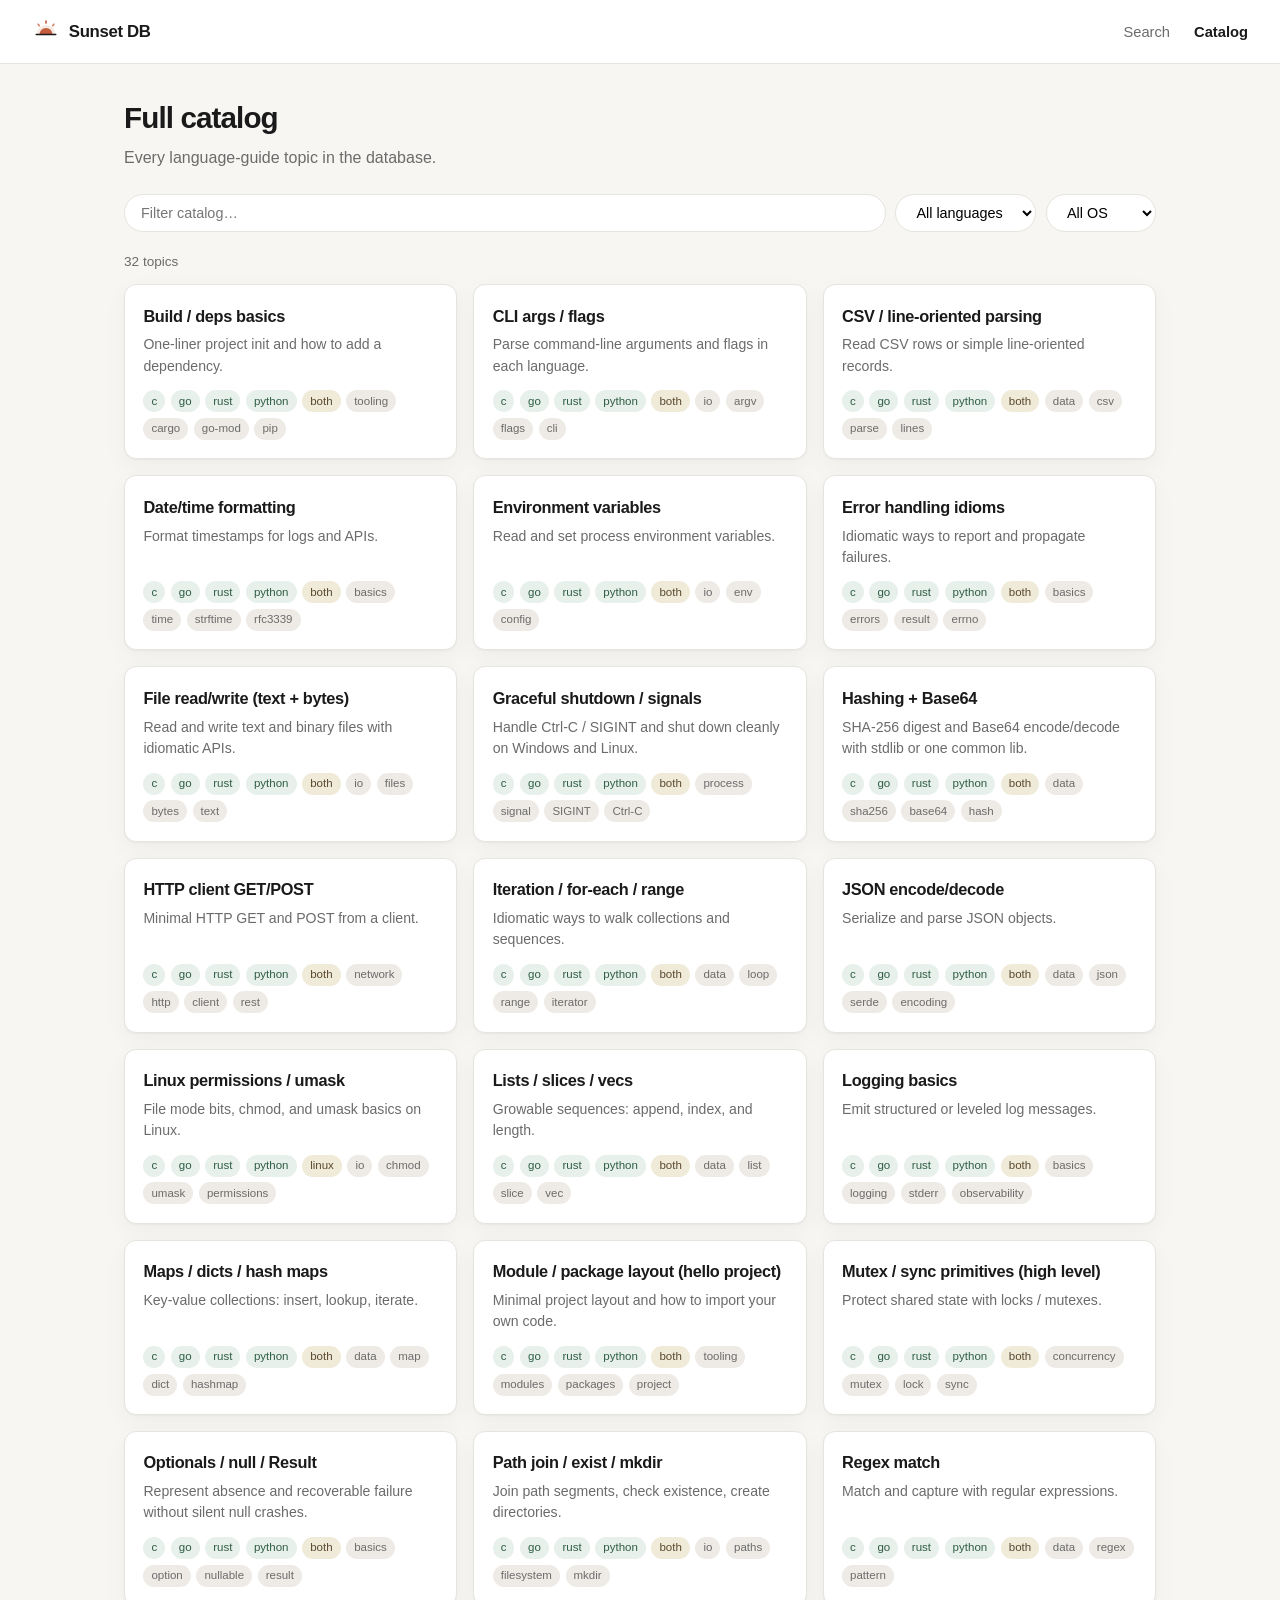
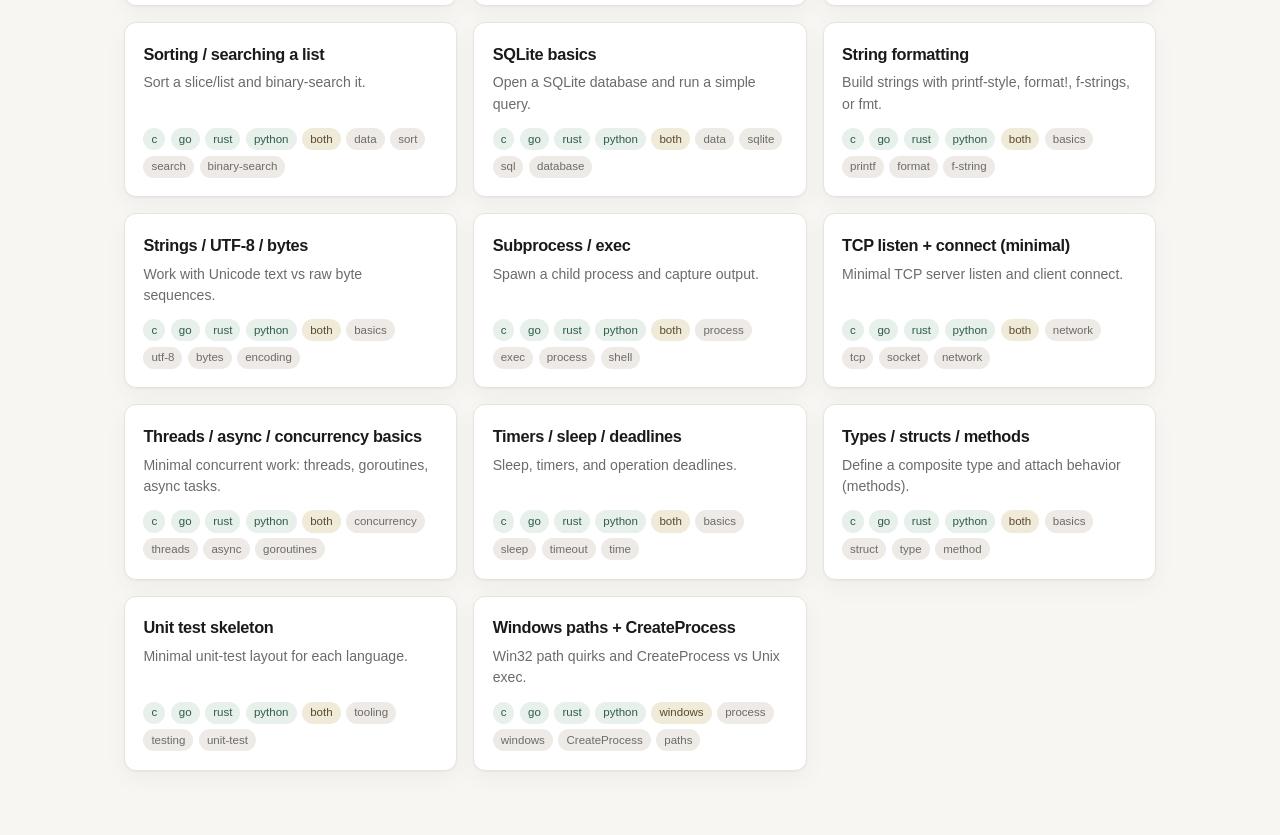
==== catalog.html @ 4646adef "Initial public Sunset DB: C/Go/Rust/Python quick-reference" ====
<!DOCTYPE html>
<html lang="en">
<head>
  <meta charset="UTF-8" />
  <meta name="viewport" content="width=device-width, initial-scale=1" />
  <title>Catalog — Sunset DB</title>
  <link rel="stylesheet" href="assets/style.css" />
</head>
<body>
  <nav class="topnav">
    <a class="brand" href="index.html"><img class="brand-mark" src="assets/logo-mark.svg" alt="" width="28" height="28" /><span>Sunset DB</span></a>
    <div class="nav-links">
      <a href="index.html">Search</a>
      <a class="active" href="catalog.html">Catalog</a>
    </div>
  </nav>
  <main class="page">
    <h1>Full catalog</h1>
    <p class="lead">Every language-guide topic in the database.</p>
    <div class="toolbar">
      <input id="q" type="search" placeholder="Filter catalog…" />
      <select id="lang" aria-label="Language"></select>
      <select id="os" aria-label="OS"></select>
    </div>
    <div id="count" class="count-line"></div>
    <div id="grid" class="grid"></div>
  </main>
  <script src="assets/app.js"></script>
  <script>
    (async () => {
      const { load, filter, fillSelect, collectMeta, chips, detailUrl } = SunsetDB;
      const q = document.getElementById("q");
      const lang = document.getElementById("lang");
      const os = document.getElementById("os");
      const grid = document.getElementById("grid");
      const count = document.getElementById("count");
      let all = [];
      try { all = await load(); } catch (e) {
        count.textContent = e.message; return;
      }
      const meta = collectMeta(all);
      fillSelect(lang, meta.langs, "All languages");
      fillSelect(os, meta.oses, "All OS");

      function render() {
        const items = filter(all, { q: q.value, lang: lang.value, os: os.value })
          .sort((a,b) => a.title.localeCompare(b.title));
        count.textContent = `${items.length} topics`;
        grid.innerHTML = "";
        items.forEach(t => {
          const a = document.createElement("a");
          a.className = "card";
          a.href = detailUrl(t.id);
          a.innerHTML = `<h2></h2><p></p><div class="chips"></div>`;
          a.querySelector("h2").textContent = t.title;
          a.querySelector("p").textContent = t.summary || "";
          chips(t, a.querySelector(".chips"));
          grid.appendChild(a);
        });
      }
      q.addEventListener("input", render);
      lang.addEventListener("change", render);
      os.addEventListener("change", render);
      render();
    })();
  </script>
</body>
</html>
---- assets/style.css ----
:root {
  --bg: #f7f6f3;
  --surface: #ffffff;
  --text: #1a1a1a;
  --muted: #6b6b6b;
  --line: #e6e4df;
  --accent: #1a1a1a;
  --accent-soft: #f0efeb;
  --sunset: #c45c3e;
  --sunset-soft: #f7ebe6;
  --chip: #eeebe6;
  --shadow: 0 1px 2px rgba(0,0,0,.04), 0 8px 24px rgba(0,0,0,.04);
  --radius: 12px;
  --font: "Segoe UI", "Helvetica Neue", Arial, sans-serif;
  --mono: Consolas, "Cascadia Code", ui-monospace, monospace;
}

* { box-sizing: border-box; }
html, body {
  margin: 0;
  padding: 0;
  background: var(--bg);
  color: var(--text);
  font-family: var(--font);
  line-height: 1.5;
  min-height: 100%;
}
a { color: inherit; text-decoration: none; }
a:hover { opacity: .75; }

.topnav {
  display: flex;
  align-items: center;
  justify-content: space-between;
  padding: 1.1rem 2rem;
  border-bottom: 1px solid var(--line);
  background: var(--surface);
}
.brand {
  display: inline-flex;
  align-items: center;
  gap: .55rem;
  font-weight: 600;
  letter-spacing: -0.02em;
  font-size: 1.05rem;
  color: var(--text);
}
.brand:hover { opacity: 1; }
.brand:hover span { color: var(--sunset); }
.brand-mark {
  display: block;
  width: 28px;
  height: 28px;
  flex-shrink: 0;
}
.nav-links { display: flex; gap: 1.5rem; font-size: .92rem; color: var(--muted); }
.nav-links a.active { color: var(--text); font-weight: 600; }

/* —— Search home (Google-like) —— */
.search-hero {
  min-height: calc(100vh - 70px);
  display: flex;
  flex-direction: column;
  align-items: center;
  padding: 12vh 1.25rem 3rem;
}
.search-hero .logo {
  margin-bottom: .35rem;
  line-height: 0;
}
.search-hero .logo-img {
  display: block;
  width: min(240px, 70vw);
  height: auto;
}
.search-hero .tagline {
  color: var(--muted);
  margin: 0 0 2rem;
  font-size: .98rem;
}
.search-box {
  width: min(640px, 100%);
  display: flex;
  align-items: center;
  gap: .5rem;
  background: var(--surface);
  border: 1px solid var(--line);
  border-radius: 999px;
  padding: .85rem 1.25rem;
  box-shadow: var(--shadow);
}
.search-box:focus-within { border-color: #e0b8a8; }
.search-box input {
  flex: 1;
  border: 0;
  outline: none;
  font-size: 1.05rem;
  background: transparent;
  font-family: inherit;
}
.search-filters {
  width: min(640px, 100%);
  display: flex;
  gap: .6rem;
  margin-top: .9rem;
  flex-wrap: wrap;
  justify-content: center;
}
.search-filters select {
  border: 1px solid var(--line);
  background: var(--surface);
  border-radius: 999px;
  padding: .4rem .85rem;
  font-size: .85rem;
  color: var(--muted);
  font-family: inherit;
}
.results {
  width: min(720px, 100%);
  margin-top: 1.75rem;
}
.result {
  display: block;
  background: var(--surface);
  border: 1px solid var(--line);
  border-radius: var(--radius);
  padding: 1rem 1.15rem;
  margin-bottom: .75rem;
  box-shadow: var(--shadow);
  transition: border-color .12s;
}
.result:hover { border-color: #c8c4bb; }
.result h2 {
  margin: 0 0 .25rem;
  font-size: 1.05rem;
  font-weight: 600;
  letter-spacing: -0.02em;
}
.result .urlish {
  color: #3c6e51;
  font-size: .78rem;
  margin-bottom: .35rem;
}
.result p {
  margin: 0;
  color: var(--muted);
  font-size: .9rem;
  display: -webkit-box;
  -webkit-line-clamp: 2;
  -webkit-box-orient: vertical;
  overflow: hidden;
}
.chips { display: flex; flex-wrap: wrap; gap: .35rem; margin-top: .55rem; }
.chip {
  background: var(--chip);
  color: var(--muted);
  font-size: .72rem;
  padding: .15rem .5rem;
  border-radius: 999px;
}
.chip.lang { color: #2f5d45; background: #e7f0ea; }
.empty-hint {
  text-align: center;
  color: var(--muted);
  margin-top: 2rem;
  font-size: .95rem;
}
.lab-note {
  margin-top: auto;
  padding-top: 3rem;
  font-size: .78rem;
  color: var(--muted);
}

/* —— Catalog —— */
.page {
  max-width: 1080px;
  margin: 0 auto;
  padding: 2rem 1.5rem 4rem;
}
.page h1 {
  font-size: 1.85rem;
  letter-spacing: -0.03em;
  margin: 0 0 .35rem;
  font-weight: 600;
}
.page .lead { color: var(--muted); margin: 0 0 1.5rem; }
.toolbar {
  display: flex;
  flex-wrap: wrap;
  gap: .6rem;
  margin-bottom: 1.25rem;
}
.toolbar input, .toolbar select {
  border: 1px solid var(--line);
  background: var(--surface);
  border-radius: 999px;
  padding: .55rem 1rem;
  font-size: .9rem;
  font-family: inherit;
}
.toolbar input { flex: 1; min-width: 200px; }
.grid {
  display: grid;
  grid-template-columns: repeat(auto-fill, minmax(280px, 1fr));
  gap: 1rem;
}
.card {
  background: var(--surface);
  border: 1px solid var(--line);
  border-radius: var(--radius);
  padding: 1.15rem;
  box-shadow: var(--shadow);
  display: flex;
  flex-direction: column;
  min-height: 160px;
}
.card h2 { margin: 0 0 .4rem; font-size: 1.02rem; letter-spacing: -0.02em; }
.card p { margin: 0; color: var(--muted); font-size: .88rem; flex: 1; }
.card .chips { margin-top: .85rem; }
.badge-stub {
  font-size: .68rem;
  text-transform: uppercase;
  letter-spacing: .04em;
  color: #8a6d3b;
  background: #f5edd9;
  padding: .12rem .4rem;
  border-radius: 4px;
  margin-left: .4rem;
  vertical-align: middle;
}

/* —— Detail —— */
.detail-wrap { max-width: 860px; margin: 0 auto; padding: 2rem 1.5rem 4rem; }
.detail-wrap .back { color: var(--muted); font-size: .9rem; margin-bottom: 1.25rem; display: inline-block; }
.detail-wrap h1 { font-size: 1.9rem; letter-spacing: -0.03em; margin: 0 0 .75rem; font-weight: 600; }
.detail-wrap .desc { color: var(--muted); font-size: 1.02rem; margin-bottom: 1.25rem; }
.panel {
  background: var(--surface);
  border: 1px solid var(--line);
  border-radius: var(--radius);
  padding: 1.1rem 1.2rem;
  margin: 1rem 0;
  box-shadow: var(--shadow);
}
.panel h3 {
  margin: 0 0 .5rem;
  font-size: .75rem;
  text-transform: uppercase;
  letter-spacing: .06em;
  color: var(--muted);
  font-weight: 600;
}
.code-block {
  border: 1px solid var(--line);
  border-radius: var(--radius);
  overflow: hidden;
  margin: 1rem 0;
  background: var(--surface);
  box-shadow: var(--shadow);
}
.code-block .bar {
  display: flex;
  justify-content: space-between;
  padding: .55rem 1rem;
  border-bottom: 1px solid var(--line);
  background: var(--accent-soft);
  font-size: .8rem;
  color: var(--muted);
}
.code-block pre {
  margin: 0;
  padding: 1rem 1.1rem;
  overflow-x: auto;
  font-size: .82rem;
  line-height: 1.45;
  background: #fafaf8;
}
.code-block code { font-family: var(--mono); }
.refs a { color: #2f5d45; word-break: break-all; }
.count-line { color: var(--muted); font-size: .85rem; margin-bottom: .75rem; }

.chip.os { color: #5a4a2f; background: #f0ead8; }
.code-block .snip-notes {
  padding: .65rem 1.1rem .85rem;
  border-top: 1px solid var(--line);
  font-size: .82rem;
  color: var(--muted);
  background: var(--accent-soft);
}
.panel ul { margin: 0; padding-left: 1.2rem; color: var(--muted); }
.panel li { margin: .25rem 0; }
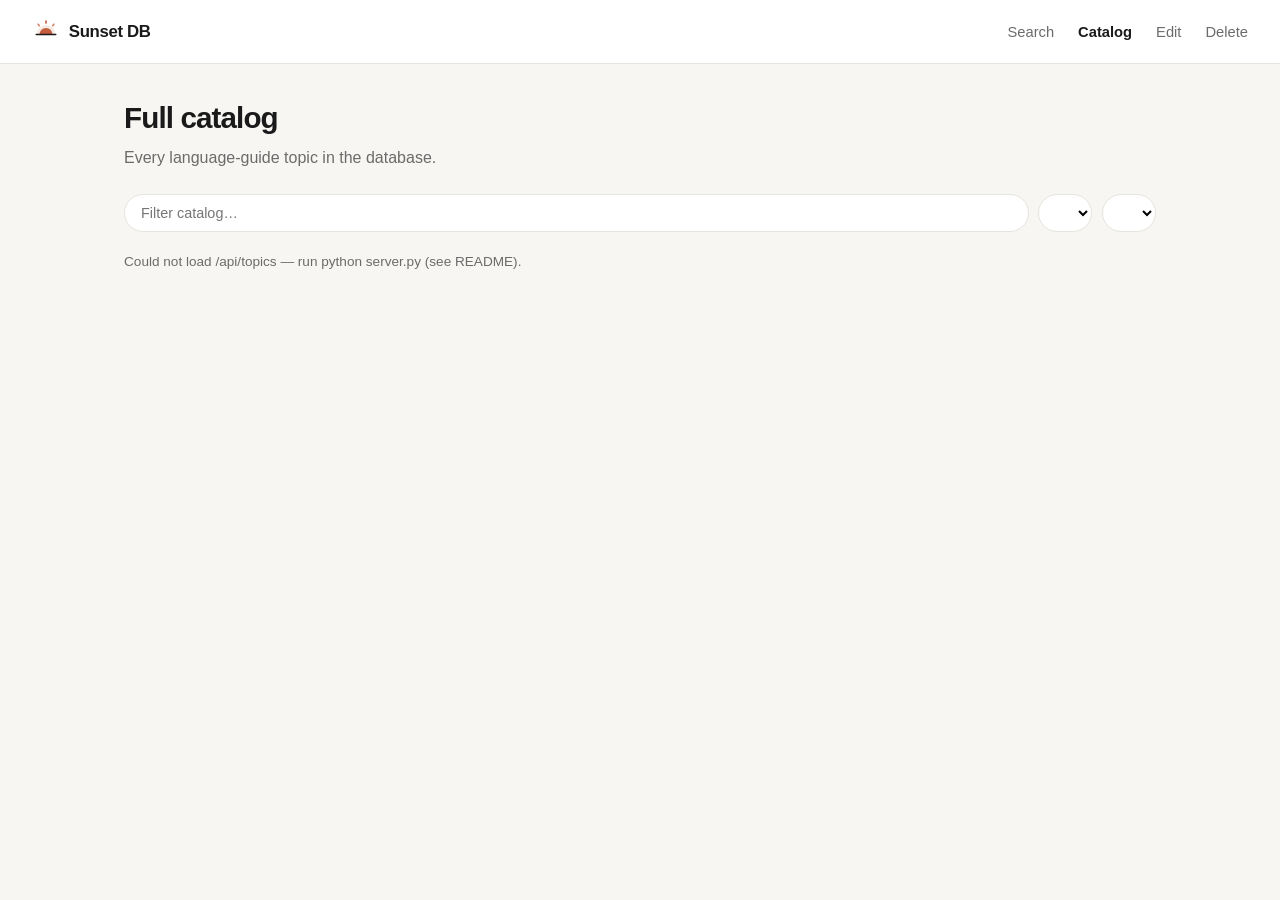
==== commit b7500b00: "Add SQLite store with Edit (create/update) and Delete topic tabs" ====
--- a/catalog.html
+++ b/catalog.html
@@ -12,6 +12,8 @@
     <div class="nav-links">
       <a href="index.html">Search</a>
       <a class="active" href="catalog.html">Catalog</a>
+      <a href="add.html">Edit</a>
+      <a href="delete.html">Delete</a>
     </div>
   </nav>
   <main class="page">
--- a/assets/style.css
+++ b/assets/style.css
@@ -290,3 +290,148 @@
 }
 .panel ul { margin: 0; padding-left: 1.2rem; color: var(--muted); }
 .panel li { margin: .25rem 0; }
+
+/* —— Forms (Add/Edit + Delete) —— */
+.topic-form { margin-top: .5rem; }
+.form-grid {
+  display: grid;
+  grid-template-columns: repeat(2, minmax(0, 1fr));
+  gap: .85rem 1rem;
+}
+.form-grid label, .snippet-edit label {
+  display: flex;
+  flex-direction: column;
+  gap: .35rem;
+  font-size: .78rem;
+  font-weight: 600;
+  text-transform: uppercase;
+  letter-spacing: .04em;
+  color: var(--muted);
+}
+.form-grid .span-2 { grid-column: 1 / -1; }
+.form-grid input, .form-grid select, .form-grid textarea,
+.snippet-edit input, .snippet-edit textarea,
+.form-row input {
+  border: 1px solid var(--line);
+  background: var(--surface);
+  border-radius: 10px;
+  padding: .65rem .85rem;
+  font-size: .95rem;
+  font-family: inherit;
+  color: var(--text);
+  text-transform: none;
+  letter-spacing: normal;
+  font-weight: 400;
+}
+.form-grid textarea, .snippet-edit textarea {
+  font-family: var(--mono);
+  font-size: .85rem;
+  line-height: 1.45;
+  resize: vertical;
+}
+.form-grid input:focus, .form-grid select:focus, .form-grid textarea:focus,
+.snippet-edit input:focus, .snippet-edit textarea:focus,
+.form-row input:focus {
+  outline: none;
+  border-color: #e0b8a8;
+}
+.form-grid input[readonly] {
+  background: var(--accent-soft);
+  color: var(--muted);
+}
+.check-row { display: flex; flex-wrap: wrap; gap: .75rem; margin-top: .15rem; }
+.check {
+  display: inline-flex !important;
+  flex-direction: row !important;
+  align-items: center;
+  gap: .35rem !important;
+  text-transform: none !important;
+  letter-spacing: normal !important;
+  font-weight: 500 !important;
+  font-size: .9rem !important;
+  color: var(--text) !important;
+}
+.form-section {
+  margin: 1.75rem 0 .75rem;
+  font-size: 1.15rem;
+  letter-spacing: -0.02em;
+  font-weight: 600;
+}
+.snippet-edit { margin: .75rem 0; }
+.snippet-edit h3 { margin-bottom: .75rem; }
+.form-row-inline {
+  display: flex;
+  flex-wrap: wrap;
+  gap: .6rem;
+  align-items: center;
+}
+.form-row-inline input { flex: 1; min-width: 180px; }
+.form-actions {
+  display: flex;
+  flex-wrap: wrap;
+  align-items: center;
+  gap: .85rem;
+  margin-top: 1.5rem;
+}
+.btn {
+  border: 1px solid var(--line);
+  background: var(--surface);
+  color: var(--text);
+  border-radius: 999px;
+  padding: .55rem 1.15rem;
+  font-size: .9rem;
+  font-family: inherit;
+  cursor: pointer;
+  font-weight: 560;
+}
+.btn:hover { opacity: .85; }
+.btn-primary {
+  background: var(--sunset);
+  border-color: var(--sunset);
+  color: #fff;
+}
+.btn-ghost { background: transparent; }
+.btn-danger {
+  background: var(--sunset-soft);
+  border-color: #e0b8a8;
+  color: var(--sunset);
+  flex-shrink: 0;
+}
+.form-status { font-size: .9rem; color: var(--muted); }
+.form-status.ok { color: #2f5d45; }
+.form-status.err { color: var(--sunset); }
+.muted { color: var(--muted); font-weight: 400; }
+.load-panel { margin-bottom: 1.25rem; }
+
+.delete-list { display: flex; flex-direction: column; gap: .75rem; }
+.delete-row {
+  display: flex;
+  gap: 1rem;
+  align-items: flex-start;
+  justify-content: space-between;
+  background: var(--surface);
+  border: 1px solid var(--line);
+  border-radius: var(--radius);
+  padding: 1rem 1.15rem;
+  box-shadow: var(--shadow);
+}
+.delete-meta { min-width: 0; flex: 1; }
+.delete-meta h2 {
+  margin: 0 0 .2rem;
+  font-size: 1.02rem;
+  letter-spacing: -0.02em;
+}
+.delete-meta .urlish {
+  color: #3c6e51;
+  font-size: .78rem;
+  margin-bottom: .3rem;
+}
+.delete-meta p {
+  margin: 0;
+  color: var(--muted);
+  font-size: .88rem;
+}
+@media (max-width: 700px) {
+  .form-grid { grid-template-columns: 1fr; }
+  .delete-row { flex-direction: column; }
+}
